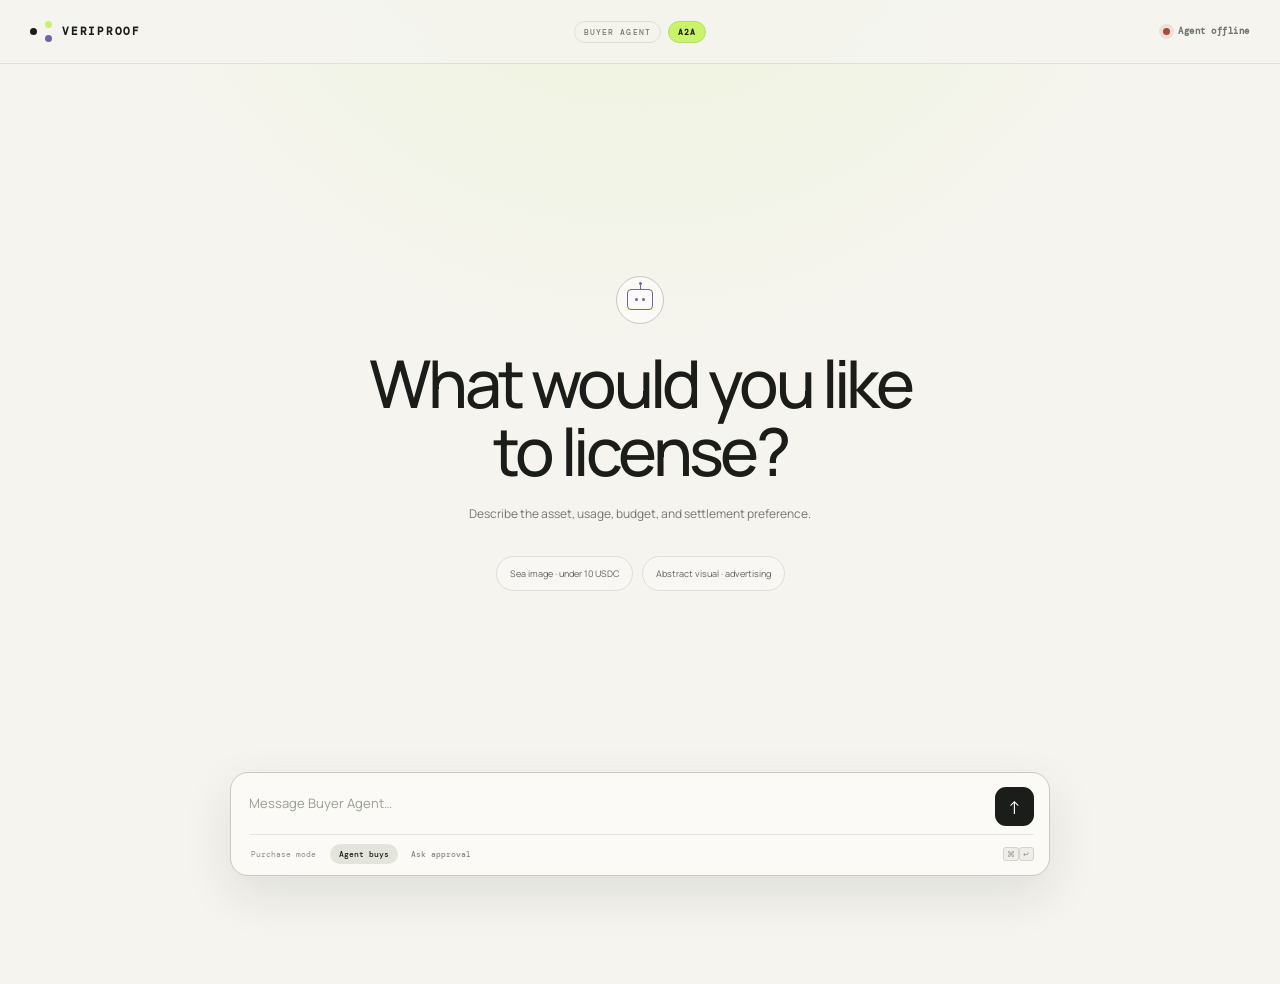
==== agents/buyer_agent/ui/index.html @ 33bbd065 "feat: add interactive buyer agent demo" ====
<!doctype html>
<html lang="en">
<head>
  <meta charset="utf-8">
  <meta name="viewport" content="width=device-width, initial-scale=1">
  <meta name="description" content="VeriProof Buyer Agent chat">
  <title>VeriProof · Buyer Agent</title>
  <link rel="preconnect" href="https://fonts.googleapis.com">
  <link rel="preconnect" href="https://fonts.gstatic.com" crossorigin>
  <link href="https://fonts.googleapis.com/css2?family=DM+Mono:wght@400;500&family=Manrope:wght@400;500;600;700&display=swap" rel="stylesheet">
  <link rel="stylesheet" href="assets/buyer-demo.css">
</head>
<body>
  <div class="app-shell">
    <header class="topbar">
      <a class="brand" href="/demo/" aria-label="VeriProof Buyer Agent home">
        <span class="brand-mark" aria-hidden="true"><i></i><i></i><i></i></span>
        <span>VERIPROOF</span>
      </a>
      <div class="agent-label"><span>BUYER AGENT</span><b>A2A</b></div>
      <div class="connection" id="connectionStatus" role="status">
        <span></span><b id="connectionLabel">Connecting</b>
      </div>
    </header>

    <main class="chat-shell">
      <section class="intro" id="intro">
        <div class="agent-avatar robot-avatar buyer-robot" aria-hidden="true"><span class="robot-face"><i></i><i></i></span></div>
        <h1>What would you like<br>to license?</h1>
        <p>Describe the asset, usage, budget, and settlement preference.</p>
        <div class="suggestions" aria-label="Example prompts">
          <button type="button" data-prompt="Find a public sea image for a commercial campaign under 10 USDC. Use USDC through x402. Do not purchase until I explicitly confirm.">Sea image · under 10 USDC</button>
          <button type="button" data-prompt="Find an abstract visual available for digital advertising. Show me the verified license terms before any purchase.">Abstract visual · advertising</button>
        </div>
      </section>

      <section class="messages" id="messages" aria-live="polite" aria-label="Buyer Agent conversation"></section>
    </main>

    <div class="composer-wrap">
      <form class="composer" id="chatForm">
        <label class="sr-only" for="chatInput">Message Buyer Agent</label>
        <textarea id="chatInput" rows="1" maxlength="2000" placeholder="Message Buyer Agent…" required></textarea>
        <button type="submit" id="sendButton" aria-label="Send message"><span>↑</span></button>
        <div class="composer-footer">
          <fieldset class="mode-switch">
            <legend>Purchase mode</legend>
            <label><input type="radio" name="paymentMode" value="autonomous" checked><span>Agent buys</span></label>
            <label><input type="radio" name="paymentMode" value="approval"><span>Ask approval</span></label>
          </fieldset>
          <span class="shortcut"><kbd>⌘</kbd><kbd>↵</kbd></span>
        </div>
      </form>
    </div>
  </div>

  <dialog class="payment-dialog" id="paymentDialog" aria-labelledby="paymentDialogTitle">
    <form method="dialog">
      <div class="dialog-icon" aria-hidden="true">$</div>
      <p class="dialog-eyebrow">PAYMENT REQUIRED</p>
      <h2 id="paymentDialogTitle">Approve this purchase?</h2>
      <p>The agent reached the payment step and is paused before signing. Payment proceeds only if you approve.</p>
      <dl>
        <div><dt>Method</dt><dd id="approvalMethod">—</dd></div>
        <div><dt>Asset</dt><dd id="approvalAsset">—</dd></div>
      </dl>
      <div class="dialog-actions">
        <button type="button" value="declined" id="declinePayment">Do not pay</button>
        <button type="button" value="approved" id="approvePayment">Approve payment</button>
      </div>
      <small id="approvalWait" hidden>Waiting for the current agent turn to finish…</small>
    </form>
  </dialog>

  <template id="turnTemplate">
    <article class="turn">
      <div class="user-row">
        <div><span class="message-author">YOU</span><div class="user-message"></div></div>
        <div class="human-avatar" aria-hidden="true"><i></i></div>
      </div>
      <div class="agent-dialogue"></div>
      <div class="assistant-row">
        <div class="assistant-avatar robot-avatar buyer-robot" aria-hidden="true"><span class="robot-face"><i></i><i></i></span></div>
        <div class="assistant-content">
          <span class="message-author">BUYER AGENT</span>
          <div class="assistant-message is-loading">
            <span class="typing"><i></i><i></i><i></i></span>
          </div>
          <details class="execution" open>
            <summary>
              <span class="execution-icon" aria-hidden="true">⌁</span>
              <span class="execution-label">Execution</span>
              <span class="execution-status">Working</span>
              <span class="chevron" aria-hidden="true">⌄</span>
            </summary>
            <ol class="execution-list"></ol>
          </details>
        </div>
      </div>
    </article>
  </template>

  <template id="agentMessageTemplate">
    <div class="agent-exchange">
      <div class="exchange-avatar robot-avatar" aria-hidden="true"><span class="robot-face"><i></i><i></i></span></div>
      <div class="exchange-content">
        <div class="exchange-meta"><strong></strong><span class="exchange-route"></span><b>A2A</b></div>
        <div class="exchange-message"></div>
      </div>
    </div>
  </template>

  <template id="executionItemTemplate">
    <li class="execution-item">
      <span class="step-dot"></span>
      <div class="step-content">
        <div class="step-heading"><strong></strong><span></span></div>
        <p class="step-description"></p>
        <pre hidden></pre>
      </div>
    </li>
  </template>

  <script src="assets/buyer-demo.js" defer></script>
</body>
</html>
---- agents/buyer_agent/ui/assets/buyer-demo.css ----
:root {
  --ink: #1b1d1a;
  --muted: #747970;
  --line: #dedfd8;
  --paper: #f5f4ef;
  --panel: #fbfaf6;
  --lime: #c8f36b;
  --purple: #7461a8;
  --red: #a94a3c;
  --mono: "DM Mono", monospace;
  --sans: "Manrope", sans-serif;
}

* { box-sizing: border-box; }
[hidden] { display: none !important; }
html { min-height: 100%; background: var(--paper); }
body { min-height: 100%; margin: 0; color: var(--ink); background: radial-gradient(circle at 50% -20%, rgba(200, 243, 107, .18), transparent 35rem), var(--paper); font-family: var(--sans); -webkit-font-smoothing: antialiased; }
button, textarea { font: inherit; }
button { color: inherit; }
button:focus-visible, textarea:focus-visible, a:focus-visible { outline: 2px solid #555b52; outline-offset: 3px; }

.app-shell { min-height: 100vh; padding-bottom: 154px; }
.topbar { height: 64px; padding: 0 30px; border-bottom: 1px solid var(--line); display: grid; grid-template-columns: 1fr auto 1fr; align-items: center; position: sticky; top: 0; z-index: 10; background: rgba(245, 244, 239, .86); backdrop-filter: blur(16px); }
.brand { width: fit-content; display: inline-flex; align-items: center; gap: 10px; color: var(--ink); text-decoration: none; font: 600 11px/1 var(--mono); letter-spacing: .16em; }
.brand-mark { width: 22px; height: 21px; position: relative; }
.brand-mark i { width: 7px; height: 7px; position: absolute; border-radius: 50%; background: var(--ink); }
.brand-mark i:nth-child(1) { left: 0; top: 7px; }
.brand-mark i:nth-child(2) { right: 0; top: 0; background: var(--lime); }
.brand-mark i:nth-child(3) { right: 0; bottom: 0; background: var(--purple); }
.agent-label { display: flex; align-items: center; gap: 7px; color: var(--muted); font: 500 8px/1 var(--mono); letter-spacing: .13em; }
.agent-label span, .agent-label b { padding: 6px 9px; border: 1px solid var(--line); border-radius: 999px; }
.agent-label b { border-color: #b6dc65; background: var(--lime); color: var(--ink); }
.connection { justify-self: end; display: flex; align-items: center; gap: 8px; color: var(--muted); font: 500 9px/1 var(--mono); letter-spacing: .06em; }
.connection > span { width: 7px; height: 7px; border-radius: 50%; background: #a2a69d; box-shadow: 0 0 0 4px rgba(162, 166, 157, .13); }
.connection.connected > span { background: #75a850; box-shadow: 0 0 0 4px rgba(117, 168, 80, .13); }
.connection.error > span { background: var(--red); box-shadow: 0 0 0 4px rgba(169, 74, 60, .12); }

.chat-shell { width: min(820px, calc(100% - 40px)); margin: 0 auto; }
.intro { min-height: calc(100vh - 218px); padding: clamp(70px, 13vh, 130px) 0 60px; display: flex; flex-direction: column; align-items: center; justify-content: center; text-align: center; }
.robot-avatar { border: 1px solid #c7cac1; border-radius: 50%; display: grid; place-items: center; position: relative; background: var(--panel); }
.agent-avatar { width: 48px; height: 48px; margin-bottom: 26px; }
.robot-face { width: 56%; height: 45%; border: 1px solid currentColor; border-radius: 4px; display: flex; align-items: center; justify-content: center; gap: 4px; position: relative; color: var(--purple); }
.robot-face::before { content: ""; width: 1px; height: 4px; position: absolute; top: -5px; left: 50%; background: currentColor; }
.robot-face::after { content: ""; width: 3px; height: 3px; position: absolute; top: -8px; left: calc(50% - 1px); border-radius: 50%; background: currentColor; }
.robot-face i { width: 3px; height: 3px; border-radius: 50%; background: currentColor; }
.seller-robot .robot-face { color: #69964c; }
.intro h1 { margin: 0; font-size: clamp(40px, 6vw, 66px); line-height: 1.03; letter-spacing: -.055em; font-weight: 500; }
.intro p { margin: 20px 0 0; color: var(--muted); font-size: 12px; }
.suggestions { margin-top: 34px; display: flex; gap: 9px; flex-wrap: wrap; justify-content: center; }
.suggestions button { padding: 10px 13px; border: 1px solid var(--line); border-radius: 999px; background: rgba(251, 250, 246, .7); color: #5e635b; font-size: 9px; cursor: pointer; transition: border-color .2s, background .2s, transform .2s; }
.suggestions button:hover { border-color: #aeb1a8; background: var(--panel); transform: translateY(-1px); }
.intro.is-hidden { display: none; }

.messages { padding: 54px 0 30px; }
.turn { padding: 0 0 52px; animation: turn-in .3s ease both; }
.user-row { display: flex; justify-content: flex-end; align-items: flex-start; gap: 11px; margin-bottom: 30px; }
.user-row > div:first-child { max-width: min(620px, 86%); text-align: right; }
.user-message { max-width: min(620px, 86%); padding: 13px 17px; border-radius: 18px 18px 4px 18px; background: #e7e5de; font-size: 13px; line-height: 1.65; white-space: pre-wrap; overflow-wrap: anywhere; }
.user-row .user-message { max-width: 100%; text-align: left; }
.message-author { display: block; margin: 0 0 7px; color: #8b8f87; font: 500 8px/1 var(--mono); letter-spacing: .12em; }
.user-row .message-author { text-align: right; }
.human-avatar { width: 30px; height: 30px; flex: 0 0 30px; border: 1px solid #c7cac1; border-radius: 50%; background: var(--panel); position: relative; }
.human-avatar::before { content: ""; width: 7px; height: 7px; position: absolute; top: 6px; left: 11px; border-radius: 50%; background: #777c74; }
.human-avatar i { width: 13px; height: 7px; position: absolute; left: 8px; bottom: 6px; border-radius: 9px 9px 4px 4px; background: #777c74; }
.agent-dialogue { margin: 0 0 24px 48px; }
.agent-exchange { display: grid; grid-template-columns: 32px minmax(0, 1fr); gap: 12px; margin: 0 0 16px; align-items: start; animation: turn-in .25s ease both; }
.agent-exchange.seller-message { margin-left: 34px; }
.exchange-avatar { width: 32px; height: 32px; }
.exchange-content { min-width: 0; padding-top: 1px; }
.exchange-meta { min-height: 20px; display: flex; align-items: center; gap: 7px; font: 500 8px/1 var(--mono); }
.exchange-meta strong { color: var(--ink); font-weight: 500; letter-spacing: .08em; }
.exchange-route { color: #8c9088; }
.exchange-meta b { padding: 3px 5px; border-radius: 999px; background: var(--lime); color: #4e5c37; font-size: 7px; }
.exchange-message { padding: 11px 13px; border: 1px solid var(--line); border-radius: 4px 14px 14px 14px; background: rgba(251, 250, 246, .72); color: #4d524b; font-size: 11px; line-height: 1.65; white-space: pre-wrap; overflow-wrap: anywhere; }
.seller-message .exchange-message { border-color: #d5dfcb; background: #f4f8ed; }
.assistant-row { display: grid; grid-template-columns: 34px minmax(0, 1fr); gap: 14px; align-items: start; }
.assistant-avatar { width: 34px; height: 34px; background: var(--panel); }
.assistant-content { min-width: 0; }
.assistant-message { min-height: 34px; padding: 5px 0 18px; font-size: 14px; line-height: 1.78; white-space: pre-wrap; overflow-wrap: anywhere; }
.assistant-message.error { color: var(--red); }
.typing { height: 23px; display: inline-flex; align-items: center; gap: 5px; }
.typing i { width: 6px; height: 6px; border-radius: 50%; background: #8c9188; animation: typing 1.05s ease-in-out infinite; }
.typing i:nth-child(2) { animation-delay: .12s; }
.typing i:nth-child(3) { animation-delay: .24s; }

.execution { border-top: 1px solid var(--line); border-bottom: 1px solid var(--line); }
.execution summary { min-height: 44px; display: grid; grid-template-columns: 20px auto 1fr 18px; align-items: center; gap: 8px; cursor: pointer; list-style: none; color: var(--muted); font: 500 9px/1 var(--mono); letter-spacing: .06em; }
.execution summary::-webkit-details-marker { display: none; }
.execution-icon { width: 18px; height: 18px; border: 1px solid #c9cbc3; border-radius: 50%; display: grid; place-items: center; color: #666b63; }
.execution-label { color: var(--ink); }
.execution-status { justify-self: end; }
.execution-status.working { color: #6f873e; }
.execution-status.failed { color: var(--red); }
.chevron { text-align: right; transition: transform .2s; }
.execution[open] .chevron { transform: rotate(180deg); }
.execution-list { margin: 0; padding: 5px 0 15px 5px; list-style: none; }
.execution-item { display: grid; grid-template-columns: 16px minmax(0, 1fr); gap: 9px; padding: 8px 0; position: relative; }
.execution-item:not(:last-child)::after { content: ""; position: absolute; left: 3px; top: 20px; bottom: -5px; width: 1px; background: var(--line); }
.step-dot { width: 7px; height: 7px; margin-top: 4px; border-radius: 50%; background: #a6aaa1; z-index: 1; }
.execution-item.tool-call .step-dot { background: var(--purple); box-shadow: 0 0 0 4px rgba(116, 97, 168, .09); }
.execution-item.tool-result .step-dot { background: #78a34e; box-shadow: 0 0 0 4px rgba(120, 163, 78, .09); }
.execution-item.failed .step-dot { background: var(--red); }
.step-heading { display: flex; align-items: baseline; justify-content: space-between; gap: 15px; }
.step-heading strong { font-size: 10px; font-weight: 600; }
.step-heading span { color: #9a9d95; font: 8px/1 var(--mono); }
.step-description { margin: 4px 0 0; color: var(--muted); font-size: 9px; line-height: 1.55; }
.execution-item.has-detail .step-description { cursor: pointer; }
.execution-item.has-detail .step-description::after { content: " · view data"; color: var(--purple); }
.execution-item pre { max-height: 240px; margin: 9px 0 0; padding: 11px; overflow: auto; border: 1px solid #e0e1da; border-radius: 8px; background: #efeee9; color: #4c514a; font: 8px/1.65 var(--mono); white-space: pre-wrap; overflow-wrap: anywhere; }

.composer-wrap { position: fixed; left: 0; right: 0; bottom: 0; z-index: 9; padding: 18px 20px 24px; background: linear-gradient(to bottom, rgba(245, 244, 239, 0), var(--paper) 24%); }
.composer { width: min(820px, 100%); min-height: 82px; margin: 0 auto; padding: 14px 15px 9px 18px; display: grid; grid-template-columns: minmax(0, 1fr) 39px; gap: 8px 14px; border: 1px solid #c7cac1; border-radius: 18px; background: var(--panel); box-shadow: 0 18px 50px rgba(34, 36, 31, .1); }
.composer:focus-within { border-color: #82877e; box-shadow: 0 18px 50px rgba(34, 36, 31, .1), 0 0 0 3px rgba(85, 91, 82, .07); }
.composer textarea { width: 100%; max-height: 150px; min-height: 34px; padding: 6px 0; resize: none; overflow-y: auto; border: 0; outline: 0; background: transparent; color: var(--ink); font-size: 13px; line-height: 1.55; }
.composer textarea::placeholder { color: #999d94; }
.composer button { width: 39px; height: 39px; border: 0; border-radius: 11px; align-self: start; background: var(--ink); color: white; cursor: pointer; display: grid; place-items: center; font-size: 18px; transition: transform .2s, background .2s; }
.composer button:hover { background: #30332f; transform: translateY(-1px); }
.composer button:disabled { opacity: .45; cursor: wait; transform: none; }
.composer-footer { grid-column: 1 / -1; padding-top: 7px; border-top: 1px solid #e5e5de; display: flex; align-items: center; justify-content: space-between; gap: 14px; }
.mode-switch { min-width: 0; margin: 0; padding: 0; border: 0; display: flex; align-items: center; gap: 4px; }
.mode-switch legend { float: left; margin: 0 8px 0 0; color: #8b8f87; font: 8px/24px var(--mono); }
.mode-switch label { cursor: pointer; position: relative; }
.mode-switch input { position: absolute; opacity: 0; pointer-events: none; }
.mode-switch span { display: block; padding: 6px 9px; border-radius: 999px; color: #858981; font: 500 8px/1 var(--mono); transition: color .2s, background .2s; }
.mode-switch input:checked + span { color: var(--ink); background: #e3e5dd; }
.mode-switch input:focus-visible + span { outline: 2px solid #555b52; outline-offset: 2px; }
.shortcut { color: #969a92; font: 8px/1 var(--mono); }
kbd { padding: 1px 3px; border: 1px solid #d4d5ce; border-radius: 3px; background: #efeee9; font: inherit; }
.payment-dialog { width: min(440px, calc(100% - 32px)); padding: 0; border: 1px solid #cfd1c9; border-radius: 18px; background: var(--panel); color: var(--ink); box-shadow: 0 28px 80px rgba(26, 28, 24, .22); }
.payment-dialog::backdrop { background: rgba(24, 26, 23, .35); backdrop-filter: blur(5px); }
.payment-dialog form { padding: 28px; }
.dialog-icon { width: 38px; height: 38px; margin-bottom: 22px; border-radius: 50%; display: grid; place-items: center; background: var(--lime); font: 500 14px/1 var(--mono); }
.dialog-eyebrow { margin: 0 0 9px !important; color: #777c73 !important; font: 500 8px/1 var(--mono) !important; letter-spacing: .16em; }
.payment-dialog h2 { margin: 0; font-size: 24px; letter-spacing: -.035em; }
.payment-dialog form > p:not(.dialog-eyebrow) { margin: 12px 0 22px; color: var(--muted); font-size: 11px; line-height: 1.7; }
.payment-dialog dl { margin: 0 0 24px; border-top: 1px solid var(--line); }
.payment-dialog dl div { padding: 10px 0; border-bottom: 1px solid var(--line); display: flex; justify-content: space-between; gap: 18px; }
.payment-dialog dt { color: var(--muted); font: 9px/1.4 var(--mono); }
.payment-dialog dd { max-width: 260px; margin: 0; overflow: hidden; text-overflow: ellipsis; text-align: right; font: 500 9px/1.4 var(--mono); }
.dialog-actions { display: grid; grid-template-columns: 1fr 1.25fr; gap: 9px; }
.dialog-actions button { min-height: 42px; padding: 0 14px; border: 1px solid #c8cbc2; border-radius: 10px; background: transparent; font-size: 10px; font-weight: 600; cursor: pointer; }
.dialog-actions button:last-child { border-color: var(--ink); background: var(--ink); color: white; }
.dialog-actions button:disabled { opacity: .45; cursor: wait; }
.payment-dialog small { display: block; margin-top: 12px; color: var(--muted); text-align: center; font: 8px/1.4 var(--mono); }
.sr-only { position: absolute; width: 1px; height: 1px; padding: 0; margin: -1px; overflow: hidden; clip: rect(0, 0, 0, 0); white-space: nowrap; border: 0; }

@keyframes typing { 0%, 70%, 100% { transform: translateY(0); opacity: .35; } 35% { transform: translateY(-4px); opacity: 1; } }
@keyframes turn-in { from { opacity: 0; transform: translateY(7px); } }

@media (max-width: 680px) {
  .app-shell { padding-bottom: 138px; }
  .topbar { height: 56px; padding: 0 16px; grid-template-columns: 1fr auto; }
  .agent-label { display: none; }
  .connection b { font-size: 8px; }
  .chat-shell { width: min(100% - 28px, 820px); }
  .intro { min-height: calc(100vh - 194px); padding: 60px 0 45px; }
  .intro h1 { font-size: clamp(39px, 12vw, 54px); }
  .suggestions { flex-direction: column; width: 100%; }
  .suggestions button { width: 100%; }
  .messages { padding-top: 36px; }
  .turn { padding-bottom: 42px; }
  .user-message { max-width: 92%; }
  .agent-dialogue { margin-left: 0; }
  .agent-exchange.seller-message { margin-left: 18px; }
  .assistant-row { grid-template-columns: 29px minmax(0, 1fr); gap: 11px; }
  .assistant-avatar { width: 29px; height: 29px; }
  .composer-wrap { padding: 14px 12px 18px; }
  .mode-switch legend { display: none; }
  .mode-switch span { padding-inline: 7px; }
  .payment-dialog form { padding: 24px 20px 20px; }
  .dialog-actions { grid-template-columns: 1fr; }
}

@media (prefers-reduced-motion: reduce) {
  *, *::before, *::after { animation-duration: .01ms !important; animation-iteration-count: 1 !important; transition-duration: .01ms !important; }
}
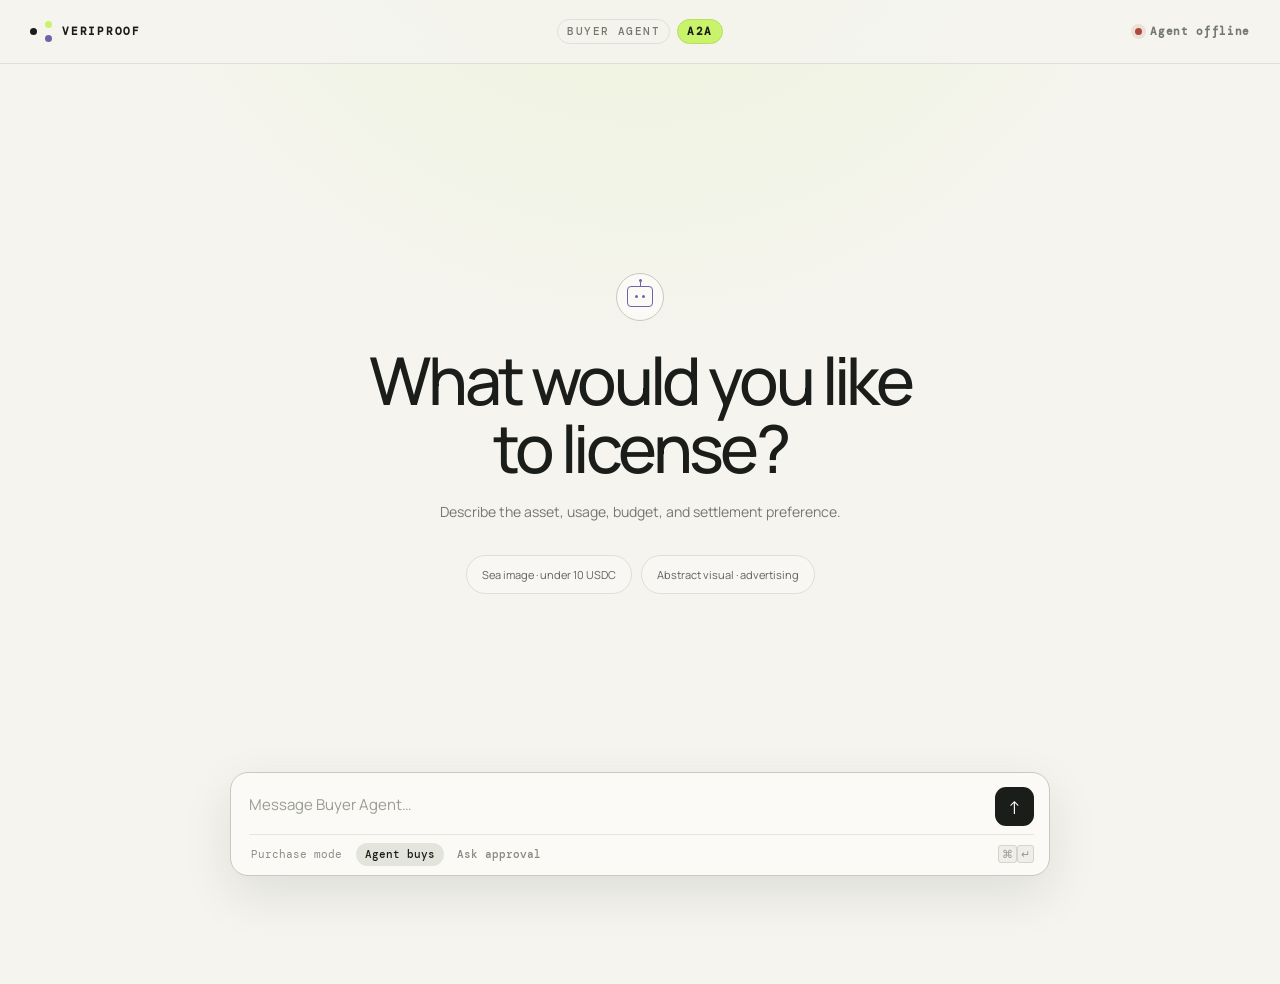
==== commit 19e1e72d: "usdc 협상 추가중" ====
--- a/agents/buyer_agent/ui/index.html
+++ b/agents/buyer_agent/ui/index.html
@@ -89,7 +89,7 @@
           <details class="execution" open>
             <summary>
               <span class="execution-icon" aria-hidden="true">⌁</span>
-              <span class="execution-label">Execution</span>
+              <span class="execution-label">Excution</span>
               <span class="execution-status">Working</span>
               <span class="chevron" aria-hidden="true">⌄</span>
             </summary>
@@ -106,8 +106,23 @@
       <div class="exchange-content">
         <div class="exchange-meta"><strong></strong><span class="exchange-route"></span><b>A2A</b></div>
         <div class="exchange-message"></div>
+        <details class="execution" open>
+          <summary>
+            <span class="execution-icon" aria-hidden="true">⌁</span>
+            <span class="execution-label">Excution</span>
+            <span class="execution-status">Queued</span>
+            <span class="chevron" aria-hidden="true">⌄</span>
+          </summary>
+          <ol class="execution-list"></ol>
+        </details>
       </div>
     </div>
+  </template>
+
+  <template id="deliveryTemplate">
+    <section class="license-delivery" aria-label="Settled license delivery">
+      <div class="delivery-markdown"></div>
+    </section>
   </template>
 
   <template id="executionItemTemplate">
--- a/agents/buyer_agent/ui/assets/buyer-demo.css
+++ b/agents/buyer_agent/ui/assets/buyer-demo.css
@@ -17,7 +17,7 @@
 body { min-height: 100%; margin: 0; color: var(--ink); background: radial-gradient(circle at 50% -20%, rgba(200, 243, 107, .18), transparent 35rem), var(--paper); font-family: var(--sans); -webkit-font-smoothing: antialiased; }
 button, textarea { font: inherit; }
 button { color: inherit; }
-button:focus-visible, textarea:focus-visible, a:focus-visible { outline: 2px solid #555b52; outline-offset: 3px; }
+button:focus-visible, textarea:focus-visible, a:focus-visible, summary:focus-visible { outline: 2px solid #555b52; outline-offset: 3px; }
 
 .app-shell { min-height: 100vh; padding-bottom: 154px; }
 .topbar { height: 64px; padding: 0 30px; border-bottom: 1px solid var(--line); display: grid; grid-template-columns: 1fr auto 1fr; align-items: center; position: sticky; top: 0; z-index: 10; background: rgba(245, 244, 239, .86); backdrop-filter: blur(16px); }
@@ -27,10 +27,11 @@
 .brand-mark i:nth-child(1) { left: 0; top: 7px; }
 .brand-mark i:nth-child(2) { right: 0; top: 0; background: var(--lime); }
 .brand-mark i:nth-child(3) { right: 0; bottom: 0; background: var(--purple); }
-.agent-label { display: flex; align-items: center; gap: 7px; color: var(--muted); font: 500 8px/1 var(--mono); letter-spacing: .13em; }
-.agent-label span, .agent-label b { padding: 6px 9px; border: 1px solid var(--line); border-radius: 999px; }
+.agent-label { display: flex; align-items: center; gap: 7px; color: var(--muted); font: 500 11px/1 var(--mono); letter-spacing: .13em; }
+.agent-label span, .agent-label b { padding: 6px 9px; border: 1px solid var(--line); border-radius: 999px; font-size: 11px; }
 .agent-label b { border-color: #b6dc65; background: var(--lime); color: var(--ink); }
-.connection { justify-self: end; display: flex; align-items: center; gap: 8px; color: var(--muted); font: 500 9px/1 var(--mono); letter-spacing: .06em; }
+.connection { justify-self: end; display: flex; align-items: center; gap: 8px; color: var(--muted); font: 500 11px/1 var(--mono); letter-spacing: .06em; }
+#connectionLabel { font-size: 11px; }
 .connection > span { width: 7px; height: 7px; border-radius: 50%; background: #a2a69d; box-shadow: 0 0 0 4px rgba(162, 166, 157, .13); }
 .connection.connected > span { background: #75a850; box-shadow: 0 0 0 4px rgba(117, 168, 80, .13); }
 .connection.error > span { background: var(--red); box-shadow: 0 0 0 4px rgba(169, 74, 60, .12); }
@@ -45,9 +46,9 @@
 .robot-face i { width: 3px; height: 3px; border-radius: 50%; background: currentColor; }
 .seller-robot .robot-face { color: #69964c; }
 .intro h1 { margin: 0; font-size: clamp(40px, 6vw, 66px); line-height: 1.03; letter-spacing: -.055em; font-weight: 500; }
-.intro p { margin: 20px 0 0; color: var(--muted); font-size: 12px; }
+.intro p { margin: 20px 0 0; color: var(--muted); font-size: 14px; }
 .suggestions { margin-top: 34px; display: flex; gap: 9px; flex-wrap: wrap; justify-content: center; }
-.suggestions button { padding: 10px 13px; border: 1px solid var(--line); border-radius: 999px; background: rgba(251, 250, 246, .7); color: #5e635b; font-size: 9px; cursor: pointer; transition: border-color .2s, background .2s, transform .2s; }
+.suggestions button { padding: 11px 15px; border: 1px solid var(--line); border-radius: 999px; background: rgba(251, 250, 246, .7); color: #5e635b; font-size: 11px; cursor: pointer; transition: border-color .2s, background .2s, transform .2s; }
 .suggestions button:hover { border-color: #aeb1a8; background: var(--panel); transform: translateY(-1px); }
 .intro.is-hidden { display: none; }
 
@@ -55,42 +56,73 @@
 .turn { padding: 0 0 52px; animation: turn-in .3s ease both; }
 .user-row { display: flex; justify-content: flex-end; align-items: flex-start; gap: 11px; margin-bottom: 30px; }
 .user-row > div:first-child { max-width: min(620px, 86%); text-align: right; }
-.user-message { max-width: min(620px, 86%); padding: 13px 17px; border-radius: 18px 18px 4px 18px; background: #e7e5de; font-size: 13px; line-height: 1.65; white-space: pre-wrap; overflow-wrap: anywhere; }
+.user-message { max-width: min(620px, 86%); padding: 14px 18px; border-radius: 18px 18px 4px 18px; background: #e7e5de; font-size: 15px; line-height: 1.65; white-space: pre-wrap; overflow-wrap: anywhere; }
 .user-row .user-message { max-width: 100%; text-align: left; }
-.message-author { display: block; margin: 0 0 7px; color: #8b8f87; font: 500 8px/1 var(--mono); letter-spacing: .12em; }
+.message-author { display: block; margin: 0 0 7px; color: #8b8f87; font: 500 11px/1 var(--mono); letter-spacing: .12em; }
 .user-row .message-author { text-align: right; }
 .human-avatar { width: 30px; height: 30px; flex: 0 0 30px; border: 1px solid #c7cac1; border-radius: 50%; background: var(--panel); position: relative; }
 .human-avatar::before { content: ""; width: 7px; height: 7px; position: absolute; top: 6px; left: 11px; border-radius: 50%; background: #777c74; }
 .human-avatar i { width: 13px; height: 7px; position: absolute; left: 8px; bottom: 6px; border-radius: 9px 9px 4px 4px; background: #777c74; }
-.agent-dialogue { margin: 0 0 24px 48px; }
-.agent-exchange { display: grid; grid-template-columns: 32px minmax(0, 1fr); gap: 12px; margin: 0 0 16px; align-items: start; animation: turn-in .25s ease both; }
-.agent-exchange.seller-message { margin-left: 34px; }
-.exchange-avatar { width: 32px; height: 32px; }
+.agent-dialogue { margin: 0 0 20px; }
+.agent-exchange { width: min(620px, calc(100% - 41px)); display: grid; grid-template-columns: 30px minmax(0, 1fr); gap: 11px; margin: 0 0 16px; align-items: start; animation: turn-in .25s ease both; }
+.agent-exchange.buyer-message { grid-template-columns: minmax(0, 1fr) 30px; margin-left: auto; }
+.agent-exchange.seller-message { margin-left: 42px; }
+.exchange-avatar { width: 30px; height: 30px; }
+.buyer-message .exchange-avatar { order: 2; }
 .exchange-content { min-width: 0; padding-top: 1px; }
-.exchange-meta { min-height: 20px; display: flex; align-items: center; gap: 7px; font: 500 8px/1 var(--mono); }
+.buyer-message .exchange-content { order: 1; text-align: right; }
+.exchange-meta { min-height: 22px; display: flex; align-items: center; gap: 7px; font: 500 11px/1 var(--mono); }
+.buyer-message .exchange-meta { justify-content: flex-end; }
 .exchange-meta strong { color: var(--ink); font-weight: 500; letter-spacing: .08em; }
 .exchange-route { color: #8c9088; }
-.exchange-meta b { padding: 3px 5px; border-radius: 999px; background: var(--lime); color: #4e5c37; font-size: 7px; }
-.exchange-message { padding: 11px 13px; border: 1px solid var(--line); border-radius: 4px 14px 14px 14px; background: rgba(251, 250, 246, .72); color: #4d524b; font-size: 11px; line-height: 1.65; white-space: pre-wrap; overflow-wrap: anywhere; }
+.exchange-meta b { padding: 4px 6px; border-radius: 999px; background: var(--lime); color: #4e5c37; font-size: 11px; }
+.exchange-message { padding: 14px 17px; border: 1px solid #d4d6cf; border-radius: 4px 18px 18px 18px; background: #eceee8; color: #42483f; font-size: 14px; line-height: 1.7; white-space: pre-wrap; overflow-wrap: anywhere; }
+.buyer-message .exchange-message { border: 0; border-radius: 18px 18px 4px 18px; background: #e7e5de; color: var(--ink); text-align: left; }
 .seller-message .exchange-message { border-color: #d5dfcb; background: #f4f8ed; }
-.assistant-row { display: grid; grid-template-columns: 34px minmax(0, 1fr); gap: 14px; align-items: start; }
-.assistant-avatar { width: 34px; height: 34px; background: var(--panel); }
-.assistant-content { min-width: 0; }
-.assistant-message { min-height: 34px; padding: 5px 0 18px; font-size: 14px; line-height: 1.78; white-space: pre-wrap; overflow-wrap: anywhere; }
-.assistant-message.error { color: var(--red); }
+.purchase-message .exchange-message { border-color: #b9d49b; background: linear-gradient(135deg, #f8fced, #eff7df); box-shadow: 0 8px 20px rgba(67, 92, 43, .06); }
+.purchase-message .exchange-message h3 { margin: 0; color: #354529; font-size: 19px; }
+.license-delivery { width: min(600px, calc(100% - 83px)); margin: 0 0 20px 42px; padding: 22px; border: 1px solid #bdd2a4; border-radius: 4px 18px 18px 18px; background: linear-gradient(135deg, #f9fdf1, #ebf5dc); box-shadow: 0 12px 28px rgba(67, 92, 43, .1); }
+.delivery-markdown { color: #374332; font-size: 14px; line-height: 1.7; overflow-wrap: anywhere; }
+.delivery-markdown h3, .delivery-markdown h4, .delivery-markdown h5 { color: #354529; }
+.delivery-markdown h3 { margin: 0 0 7px; font-size: 20px; }
+.delivery-markdown h5 { margin: 0 0 16px; color: #55654b; font-size: 15px; font-weight: 500; }
+.delivery-markdown ul { margin: 0; padding: 14px 0 14px 20px; border-block: 1px solid #d5e3c4; }
+.delivery-markdown li + li { margin-top: 6px; }
+.delivery-markdown code { padding: 2px 5px; border-radius: 4px; background: rgba(67, 90, 46, .1); color: #385021; font: 500 .88em var(--mono); }
+.delivery-markdown a { min-height: 44px; margin-top: 18px; padding: 0 17px; border-radius: 11px; display: inline-flex; align-items: center; justify-content: center; background: #435a2e; color: #fff; font-size: 12px; font-weight: 600; text-decoration: none; transition: background .2s, transform .2s; }
+.delivery-markdown a:hover { background: #344923; transform: translateY(-1px); }
+.assistant-row { width: min(620px, calc(100% - 41px)); display: grid; grid-template-columns: minmax(0, 1fr) 30px; gap: 11px; margin-left: auto; align-items: start; }
+.assistant-avatar { width: 30px; height: 30px; order: 2; background: var(--panel); }
+.assistant-content { min-width: 0; order: 1; text-align: right; }
+.assistant-content .message-author { text-align: right; }
+.assistant-message { min-height: 48px; padding: 14px 17px; border: 0; border-radius: 18px 18px 4px 18px; background: #e7e5de; color: var(--ink); font-size: 15px; line-height: 1.7; text-align: left; overflow-wrap: anywhere; }
+.assistant-message.error { background: #fff1ee; color: var(--red); }
+.assistant-message.is-loading { display: flex; align-items: center; }
+.markdown-paragraph { margin: 0; }
+.markdown-paragraph + .markdown-paragraph { margin-top: 10px; }
+.user-message h3, .user-message h4, .user-message h5, .assistant-message h3, .assistant-message h4, .assistant-message h5, .exchange-message h3, .exchange-message h4, .exchange-message h5 { margin: 0 0 8px; color: inherit; font-size: 1em; line-height: 1.35; }
+.user-message h3, .assistant-message h3, .exchange-message h3 { font-size: 1.17em; }
+.user-message ul, .user-message ol, .assistant-message ul, .assistant-message ol, .exchange-message ul, .exchange-message ol { margin: 9px 0; padding-left: 20px; }
+.user-message li + li, .assistant-message li + li, .exchange-message li + li { margin-top: 4px; }
+.user-message code, .assistant-message code, .exchange-message code { padding: 2px 5px; border-radius: 4px; background: rgba(70, 56, 113, .1); color: #4d3f79; font: 500 .88em var(--mono); }
+.user-message pre, .assistant-message pre, .exchange-message pre { margin: 10px 0 0; padding: 11px; overflow-x: auto; border: 1px solid rgba(70, 56, 113, .16); border-radius: 9px; background: rgba(255, 255, 255, .48); color: #3f355d; font: 500 11px/1.6 var(--mono); white-space: pre-wrap; }
+.user-message pre code, .assistant-message pre code, .exchange-message pre code { padding: 0; background: transparent; color: inherit; }
+.user-message a, .assistant-message a, .exchange-message a { color: #554489; font-weight: 600; text-decoration-thickness: 1px; text-underline-offset: 2px; }
 .typing { height: 23px; display: inline-flex; align-items: center; gap: 5px; }
 .typing i { width: 6px; height: 6px; border-radius: 50%; background: #8c9188; animation: typing 1.05s ease-in-out infinite; }
 .typing i:nth-child(2) { animation-delay: .12s; }
 .typing i:nth-child(3) { animation-delay: .24s; }
 
-.execution { border-top: 1px solid var(--line); border-bottom: 1px solid var(--line); }
-.execution summary { min-height: 44px; display: grid; grid-template-columns: 20px auto 1fr 18px; align-items: center; gap: 8px; cursor: pointer; list-style: none; color: var(--muted); font: 500 9px/1 var(--mono); letter-spacing: .06em; }
+.execution { border-bottom: 1px solid var(--line); }
+.agent-exchange .execution { margin-top: 7px; }
+.execution summary { min-height: 44px; display: grid; grid-template-columns: 20px auto 1fr 18px; align-items: center; gap: 8px; cursor: pointer; list-style: none; color: var(--muted); font: 500 11px/1 var(--mono); letter-spacing: .06em; }
 .execution summary::-webkit-details-marker { display: none; }
 .execution-icon { width: 18px; height: 18px; border: 1px solid #c9cbc3; border-radius: 50%; display: grid; place-items: center; color: #666b63; }
 .execution-label { color: var(--ink); }
 .execution-status { justify-self: end; }
 .execution-status.working { color: #6f873e; }
 .execution-status.failed { color: var(--red); }
+.execution-status.queued { color: var(--muted); }
 .chevron { text-align: right; transition: transform .2s; }
 .execution[open] .chevron { transform: rotate(180deg); }
 .execution-list { margin: 0; padding: 5px 0 15px 5px; list-style: none; }
@@ -101,47 +133,47 @@
 .execution-item.tool-result .step-dot { background: #78a34e; box-shadow: 0 0 0 4px rgba(120, 163, 78, .09); }
 .execution-item.failed .step-dot { background: var(--red); }
 .step-heading { display: flex; align-items: baseline; justify-content: space-between; gap: 15px; }
-.step-heading strong { font-size: 10px; font-weight: 600; }
-.step-heading span { color: #9a9d95; font: 8px/1 var(--mono); }
-.step-description { margin: 4px 0 0; color: var(--muted); font-size: 9px; line-height: 1.55; }
+.step-heading strong { font-size: 11px; font-weight: 600; }
+.step-heading span { color: #9a9d95; font: 11px/1 var(--mono); }
+.step-description { margin: 4px 0 0; color: var(--muted); font-size: 11px; line-height: 1.55; }
 .execution-item.has-detail .step-description { cursor: pointer; }
 .execution-item.has-detail .step-description::after { content: " · view data"; color: var(--purple); }
-.execution-item pre { max-height: 240px; margin: 9px 0 0; padding: 11px; overflow: auto; border: 1px solid #e0e1da; border-radius: 8px; background: #efeee9; color: #4c514a; font: 8px/1.65 var(--mono); white-space: pre-wrap; overflow-wrap: anywhere; }
+.execution-item pre { max-height: 240px; margin: 9px 0 0; padding: 11px; overflow: auto; border: 1px solid #e0e1da; border-radius: 8px; background: #efeee9; color: #4c514a; font: 11px/1.65 var(--mono); white-space: pre-wrap; overflow-wrap: anywhere; }
 
 .composer-wrap { position: fixed; left: 0; right: 0; bottom: 0; z-index: 9; padding: 18px 20px 24px; background: linear-gradient(to bottom, rgba(245, 244, 239, 0), var(--paper) 24%); }
 .composer { width: min(820px, 100%); min-height: 82px; margin: 0 auto; padding: 14px 15px 9px 18px; display: grid; grid-template-columns: minmax(0, 1fr) 39px; gap: 8px 14px; border: 1px solid #c7cac1; border-radius: 18px; background: var(--panel); box-shadow: 0 18px 50px rgba(34, 36, 31, .1); }
 .composer:focus-within { border-color: #82877e; box-shadow: 0 18px 50px rgba(34, 36, 31, .1), 0 0 0 3px rgba(85, 91, 82, .07); }
-.composer textarea { width: 100%; max-height: 150px; min-height: 34px; padding: 6px 0; resize: none; overflow-y: auto; border: 0; outline: 0; background: transparent; color: var(--ink); font-size: 13px; line-height: 1.55; }
+.composer textarea { width: 100%; max-height: 150px; min-height: 34px; padding: 6px 0; resize: none; overflow-y: auto; border: 0; outline: 0; background: transparent; color: var(--ink); font-size: 15px; line-height: 1.55; }
 .composer textarea::placeholder { color: #999d94; }
 .composer button { width: 39px; height: 39px; border: 0; border-radius: 11px; align-self: start; background: var(--ink); color: white; cursor: pointer; display: grid; place-items: center; font-size: 18px; transition: transform .2s, background .2s; }
 .composer button:hover { background: #30332f; transform: translateY(-1px); }
 .composer button:disabled { opacity: .45; cursor: wait; transform: none; }
 .composer-footer { grid-column: 1 / -1; padding-top: 7px; border-top: 1px solid #e5e5de; display: flex; align-items: center; justify-content: space-between; gap: 14px; }
 .mode-switch { min-width: 0; margin: 0; padding: 0; border: 0; display: flex; align-items: center; gap: 4px; }
-.mode-switch legend { float: left; margin: 0 8px 0 0; color: #8b8f87; font: 8px/24px var(--mono); }
+.mode-switch legend { float: left; margin: 0 8px 0 0; color: #8b8f87; font: 11px/24px var(--mono); }
 .mode-switch label { cursor: pointer; position: relative; }
 .mode-switch input { position: absolute; opacity: 0; pointer-events: none; }
-.mode-switch span { display: block; padding: 6px 9px; border-radius: 999px; color: #858981; font: 500 8px/1 var(--mono); transition: color .2s, background .2s; }
+.mode-switch span { display: block; padding: 6px 9px; border-radius: 999px; color: #858981; font: 500 11px/1 var(--mono); transition: color .2s, background .2s; }
 .mode-switch input:checked + span { color: var(--ink); background: #e3e5dd; }
 .mode-switch input:focus-visible + span { outline: 2px solid #555b52; outline-offset: 2px; }
-.shortcut { color: #969a92; font: 8px/1 var(--mono); }
+.shortcut { color: #969a92; font: 11px/1 var(--mono); }
 kbd { padding: 1px 3px; border: 1px solid #d4d5ce; border-radius: 3px; background: #efeee9; font: inherit; }
 .payment-dialog { width: min(440px, calc(100% - 32px)); padding: 0; border: 1px solid #cfd1c9; border-radius: 18px; background: var(--panel); color: var(--ink); box-shadow: 0 28px 80px rgba(26, 28, 24, .22); }
 .payment-dialog::backdrop { background: rgba(24, 26, 23, .35); backdrop-filter: blur(5px); }
 .payment-dialog form { padding: 28px; }
 .dialog-icon { width: 38px; height: 38px; margin-bottom: 22px; border-radius: 50%; display: grid; place-items: center; background: var(--lime); font: 500 14px/1 var(--mono); }
-.dialog-eyebrow { margin: 0 0 9px !important; color: #777c73 !important; font: 500 8px/1 var(--mono) !important; letter-spacing: .16em; }
+.dialog-eyebrow { margin: 0 0 9px !important; color: #777c73 !important; font: 500 11px/1 var(--mono) !important; letter-spacing: .16em; }
 .payment-dialog h2 { margin: 0; font-size: 24px; letter-spacing: -.035em; }
 .payment-dialog form > p:not(.dialog-eyebrow) { margin: 12px 0 22px; color: var(--muted); font-size: 11px; line-height: 1.7; }
 .payment-dialog dl { margin: 0 0 24px; border-top: 1px solid var(--line); }
 .payment-dialog dl div { padding: 10px 0; border-bottom: 1px solid var(--line); display: flex; justify-content: space-between; gap: 18px; }
-.payment-dialog dt { color: var(--muted); font: 9px/1.4 var(--mono); }
-.payment-dialog dd { max-width: 260px; margin: 0; overflow: hidden; text-overflow: ellipsis; text-align: right; font: 500 9px/1.4 var(--mono); }
+.payment-dialog dt { color: var(--muted); font: 11px/1.4 var(--mono); }
+.payment-dialog dd { max-width: 260px; margin: 0; overflow: hidden; text-overflow: ellipsis; text-align: right; font: 500 11px/1.4 var(--mono); }
 .dialog-actions { display: grid; grid-template-columns: 1fr 1.25fr; gap: 9px; }
-.dialog-actions button { min-height: 42px; padding: 0 14px; border: 1px solid #c8cbc2; border-radius: 10px; background: transparent; font-size: 10px; font-weight: 600; cursor: pointer; }
+.dialog-actions button { min-height: 42px; padding: 0 14px; border: 1px solid #c8cbc2; border-radius: 10px; background: transparent; font-size: 11px; font-weight: 600; cursor: pointer; }
 .dialog-actions button:last-child { border-color: var(--ink); background: var(--ink); color: white; }
 .dialog-actions button:disabled { opacity: .45; cursor: wait; }
-.payment-dialog small { display: block; margin-top: 12px; color: var(--muted); text-align: center; font: 8px/1.4 var(--mono); }
+.payment-dialog small { display: block; margin-top: 12px; color: var(--muted); text-align: center; font: 11px/1.4 var(--mono); }
 .sr-only { position: absolute; width: 1px; height: 1px; padding: 0; margin: -1px; overflow: hidden; clip: rect(0, 0, 0, 0); white-space: nowrap; border: 0; }
 
 @keyframes typing { 0%, 70%, 100% { transform: translateY(0); opacity: .35; } 35% { transform: translateY(-4px); opacity: 1; } }
@@ -151,7 +183,7 @@
   .app-shell { padding-bottom: 138px; }
   .topbar { height: 56px; padding: 0 16px; grid-template-columns: 1fr auto; }
   .agent-label { display: none; }
-  .connection b { font-size: 8px; }
+  .connection b { font-size: 11px; }
   .chat-shell { width: min(100% - 28px, 820px); }
   .intro { min-height: calc(100vh - 194px); padding: 60px 0 45px; }
   .intro h1 { font-size: clamp(39px, 12vw, 54px); }
@@ -160,10 +192,10 @@
   .messages { padding-top: 36px; }
   .turn { padding-bottom: 42px; }
   .user-message { max-width: 92%; }
-  .agent-dialogue { margin-left: 0; }
-  .agent-exchange.seller-message { margin-left: 18px; }
-  .assistant-row { grid-template-columns: 29px minmax(0, 1fr); gap: 11px; }
-  .assistant-avatar { width: 29px; height: 29px; }
+  .agent-exchange, .assistant-row { width: min(100%, 620px); }
+  .agent-exchange.buyer-message { margin-left: auto; }
+  .agent-exchange.seller-message { margin-left: 18px; width: calc(100% - 18px); }
+  .license-delivery { width: calc(100% - 18px); margin-left: 18px; }
   .composer-wrap { padding: 14px 12px 18px; }
   .mode-switch legend { display: none; }
   .mode-switch span { padding-inline: 7px; }
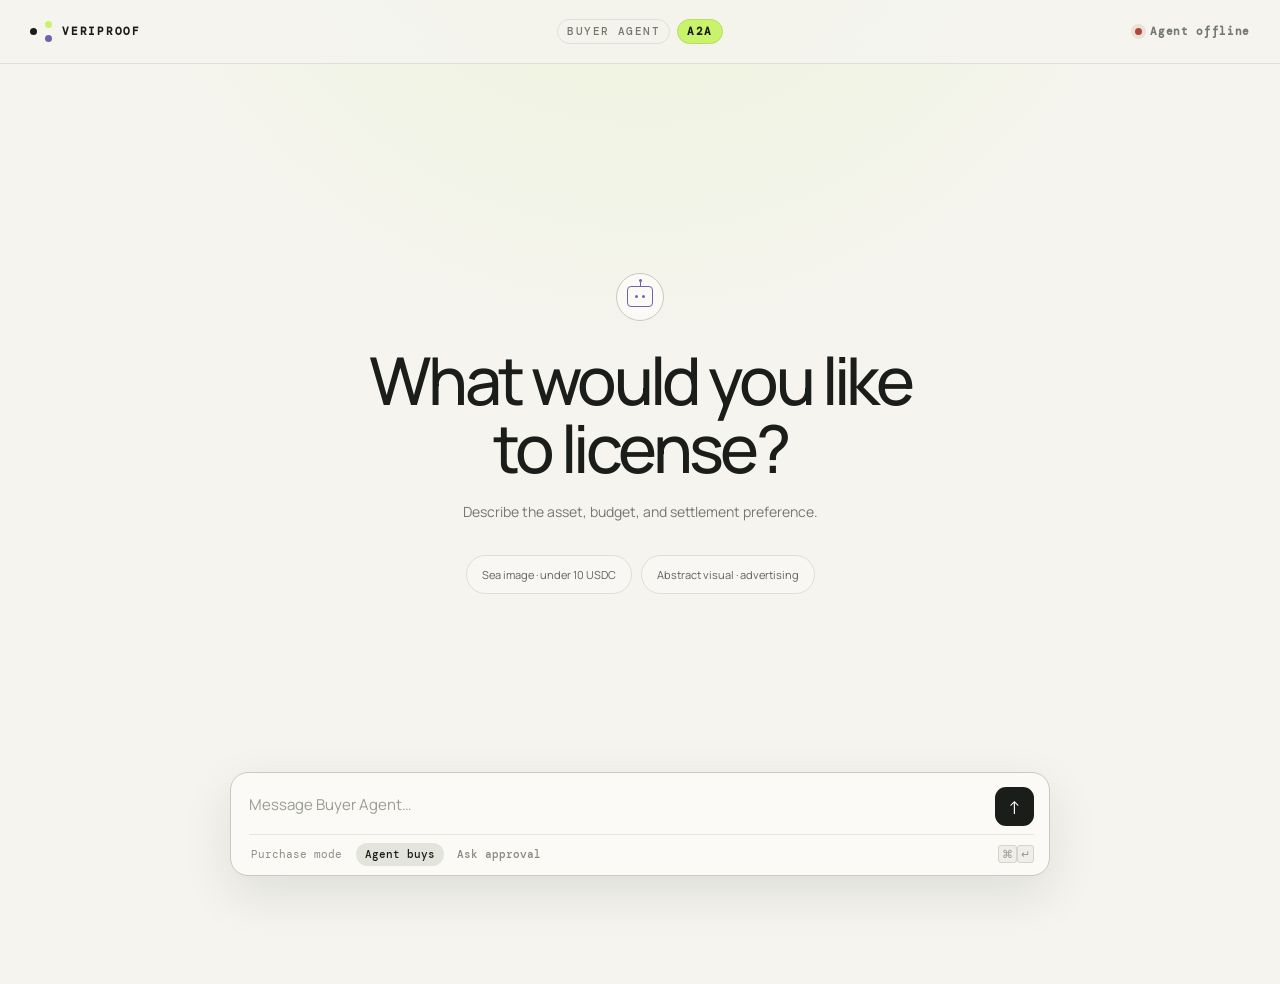
==== commit 9861afce: "tool 사용 근거 추가" ====
--- a/agents/buyer_agent/ui/index.html
+++ b/agents/buyer_agent/ui/index.html
@@ -27,9 +27,9 @@
       <section class="intro" id="intro">
         <div class="agent-avatar robot-avatar buyer-robot" aria-hidden="true"><span class="robot-face"><i></i><i></i></span></div>
         <h1>What would you like<br>to license?</h1>
-        <p>Describe the asset, usage, budget, and settlement preference.</p>
+        <p>Describe the asset, budget, and settlement preference.</p>
         <div class="suggestions" aria-label="Example prompts">
-          <button type="button" data-prompt="Find a public sea image for a commercial campaign under 10 USDC. Use USDC through x402. Do not purchase until I explicitly confirm.">Sea image · under 10 USDC</button>
+          <button type="button" data-prompt="Find a public sea image for a campaign under 10 USDC. Use USDC through x402. Do not purchase until I explicitly confirm.">Sea image · under 10 USDC</button>
           <button type="button" data-prompt="Find an abstract visual available for digital advertising. Show me the verified license terms before any purchase.">Abstract visual · advertising</button>
         </div>
       </section>
@@ -89,7 +89,7 @@
           <details class="execution" open>
             <summary>
               <span class="execution-icon" aria-hidden="true">⌁</span>
-              <span class="execution-label">Excution</span>
+              <span class="execution-label">Execution</span>
               <span class="execution-status">Working</span>
               <span class="chevron" aria-hidden="true">⌄</span>
             </summary>
@@ -109,7 +109,7 @@
         <details class="execution" open>
           <summary>
             <span class="execution-icon" aria-hidden="true">⌁</span>
-            <span class="execution-label">Excution</span>
+            <span class="execution-label">Execution</span>
             <span class="execution-status">Queued</span>
             <span class="chevron" aria-hidden="true">⌄</span>
           </summary>
--- a/agents/buyer_agent/ui/assets/buyer-demo.css
+++ b/agents/buyer_agent/ui/assets/buyer-demo.css
@@ -79,6 +79,9 @@
 .exchange-message { padding: 14px 17px; border: 1px solid #d4d6cf; border-radius: 4px 18px 18px 18px; background: #eceee8; color: #42483f; font-size: 14px; line-height: 1.7; white-space: pre-wrap; overflow-wrap: anywhere; }
 .buyer-message .exchange-message { border: 0; border-radius: 18px 18px 4px 18px; background: #e7e5de; color: var(--ink); text-align: left; }
 .seller-message .exchange-message { border-color: #d5dfcb; background: #f4f8ed; }
+.negotiation-message .exchange-meta b { background: #e5ddf5; color: #564480; }
+.negotiation-message.seller-message .exchange-message { border-color: #cbd9be; background: #f4f8ed; }
+.negotiation-message .exchange-message p:first-child { color: #4d3f79; font: 600 11px/1.2 var(--mono); letter-spacing: .08em; }
 .purchase-message .exchange-message { border-color: #b9d49b; background: linear-gradient(135deg, #f8fced, #eff7df); box-shadow: 0 8px 20px rgba(67, 92, 43, .06); }
 .purchase-message .exchange-message h3 { margin: 0; color: #354529; font-size: 19px; }
 .license-delivery { width: min(600px, calc(100% - 83px)); margin: 0 0 20px 42px; padding: 22px; border: 1px solid #bdd2a4; border-radius: 4px 18px 18px 18px; background: linear-gradient(135deg, #f9fdf1, #ebf5dc); box-shadow: 0 12px 28px rgba(67, 92, 43, .1); }
@@ -107,7 +110,11 @@
 .user-message code, .assistant-message code, .exchange-message code { padding: 2px 5px; border-radius: 4px; background: rgba(70, 56, 113, .1); color: #4d3f79; font: 500 .88em var(--mono); }
 .user-message pre, .assistant-message pre, .exchange-message pre { margin: 10px 0 0; padding: 11px; overflow-x: auto; border: 1px solid rgba(70, 56, 113, .16); border-radius: 9px; background: rgba(255, 255, 255, .48); color: #3f355d; font: 500 11px/1.6 var(--mono); white-space: pre-wrap; }
 .user-message pre code, .assistant-message pre code, .exchange-message pre code { padding: 0; background: transparent; color: inherit; }
-.user-message a, .assistant-message a, .exchange-message a { color: #554489; font-weight: 600; text-decoration-thickness: 1px; text-underline-offset: 2px; }
+.assistant-message a.message-link, .exchange-message a.message-link { margin: 2px 1px; padding: 3px 5px; border-radius: 5px; display: inline-flex; align-items: center; gap: 5px; background: transparent; color: #4d4739; font: 700 12px/1.3 var(--mono); text-decoration: underline; text-decoration-thickness: 1px; text-decoration-color: #746b58; text-underline-offset: 3px; transition: background .2s, color .2s, transform .2s; }
+.assistant-message a.message-link::after, .exchange-message a.message-link::after { content: "↗"; font-size: 13px; text-decoration: none; transition: transform .2s; }
+.assistant-message a.message-link:hover, .exchange-message a.message-link:hover { background: #ebe9df; color: #2d2a22; transform: translateY(-1px); }
+.assistant-message a.message-link:hover::after, .exchange-message a.message-link:hover::after { transform: translate(1px, -1px); }
+.assistant-message a.message-link:focus-visible, .exchange-message a.message-link:focus-visible { outline: 2px solid #5d594e; outline-offset: 2px; }
 .typing { height: 23px; display: inline-flex; align-items: center; gap: 5px; }
 .typing i { width: 6px; height: 6px; border-radius: 50%; background: #8c9188; animation: typing 1.05s ease-in-out infinite; }
 .typing i:nth-child(2) { animation-delay: .12s; }
@@ -125,20 +132,23 @@
 .execution-status.queued { color: var(--muted); }
 .chevron { text-align: right; transition: transform .2s; }
 .execution[open] .chevron { transform: rotate(180deg); }
-.execution-list { margin: 0; padding: 5px 0 15px 5px; list-style: none; }
-.execution-item { display: grid; grid-template-columns: 16px minmax(0, 1fr); gap: 9px; padding: 8px 0; position: relative; }
-.execution-item:not(:last-child)::after { content: ""; position: absolute; left: 3px; top: 20px; bottom: -5px; width: 1px; background: var(--line); }
-.step-dot { width: 7px; height: 7px; margin-top: 4px; border-radius: 50%; background: #a6aaa1; z-index: 1; }
+.execution-list { margin: 0; padding: 7px 0 17px 5px; list-style: none; }
+.execution-item { display: grid; grid-template-columns: 18px minmax(0, 1fr); gap: 9px; padding: 7px 0; position: relative; }
+.execution-item:not(:last-child)::after { content: ""; position: absolute; left: 4px; top: 23px; bottom: -4px; width: 1px; background: #dcddd5; }
+.step-dot { width: 8px; height: 8px; margin: 12px 0 0 1px; border: 2px solid var(--panel); border-radius: 50%; background: #a6aaa1; box-shadow: 0 0 0 1px #d4d6ce; z-index: 1; }
 .execution-item.tool-call .step-dot { background: var(--purple); box-shadow: 0 0 0 4px rgba(116, 97, 168, .09); }
 .execution-item.tool-result .step-dot { background: #78a34e; box-shadow: 0 0 0 4px rgba(120, 163, 78, .09); }
 .execution-item.failed .step-dot { background: var(--red); }
+.step-content { min-width: 0; padding: 9px 11px 10px; border: 1px solid #e1e2db; border-radius: 10px; background: rgba(255, 255, 255, .42); }
+.execution-item.tool-call .step-content { border-color: #ddd8eb; background: linear-gradient(135deg, rgba(116, 97, 168, .07), rgba(255, 255, 255, .48)); }
+.execution-item.tool-result .step-content { border-color: #d8e4cc; background: linear-gradient(135deg, rgba(120, 163, 78, .07), rgba(255, 255, 255, .48)); }
 .step-heading { display: flex; align-items: baseline; justify-content: space-between; gap: 15px; }
-.step-heading strong { font-size: 11px; font-weight: 600; }
-.step-heading span { color: #9a9d95; font: 11px/1 var(--mono); }
-.step-description { margin: 4px 0 0; color: var(--muted); font-size: 11px; line-height: 1.55; }
+.step-heading strong { overflow: hidden; color: var(--ink); font: 600 11px/1.35 var(--mono); text-overflow: ellipsis; white-space: nowrap; }
+.step-heading span { flex: 0 0 auto; color: #9a9d95; font: 10px/1 var(--mono); }
+.step-description { margin: 6px 0 0; color: #666b63; font-size: 12px; line-height: 1.5; }
 .execution-item.has-detail .step-description { cursor: pointer; }
-.execution-item.has-detail .step-description::after { content: " · view data"; color: var(--purple); }
-.execution-item pre { max-height: 240px; margin: 9px 0 0; padding: 11px; overflow: auto; border: 1px solid #e0e1da; border-radius: 8px; background: #efeee9; color: #4c514a; font: 11px/1.65 var(--mono); white-space: pre-wrap; overflow-wrap: anywhere; }
+.execution-item.has-detail .step-description::after { content: " · view data"; color: var(--purple); font: 10px/1 var(--mono); letter-spacing: .03em; white-space: nowrap; }
+.execution-item pre { max-height: 240px; margin: 10px 0 0; padding: 11px; overflow: auto; border: 1px solid #dedfd8; border-radius: 7px; background: #f4f3ef; color: #4c514a; font: 11px/1.65 var(--mono); white-space: pre-wrap; overflow-wrap: anywhere; }
 
 .composer-wrap { position: fixed; left: 0; right: 0; bottom: 0; z-index: 9; padding: 18px 20px 24px; background: linear-gradient(to bottom, rgba(245, 244, 239, 0), var(--paper) 24%); }
 .composer { width: min(820px, 100%); min-height: 82px; margin: 0 auto; padding: 14px 15px 9px 18px; display: grid; grid-template-columns: minmax(0, 1fr) 39px; gap: 8px 14px; border: 1px solid #c7cac1; border-radius: 18px; background: var(--panel); box-shadow: 0 18px 50px rgba(34, 36, 31, .1); }
